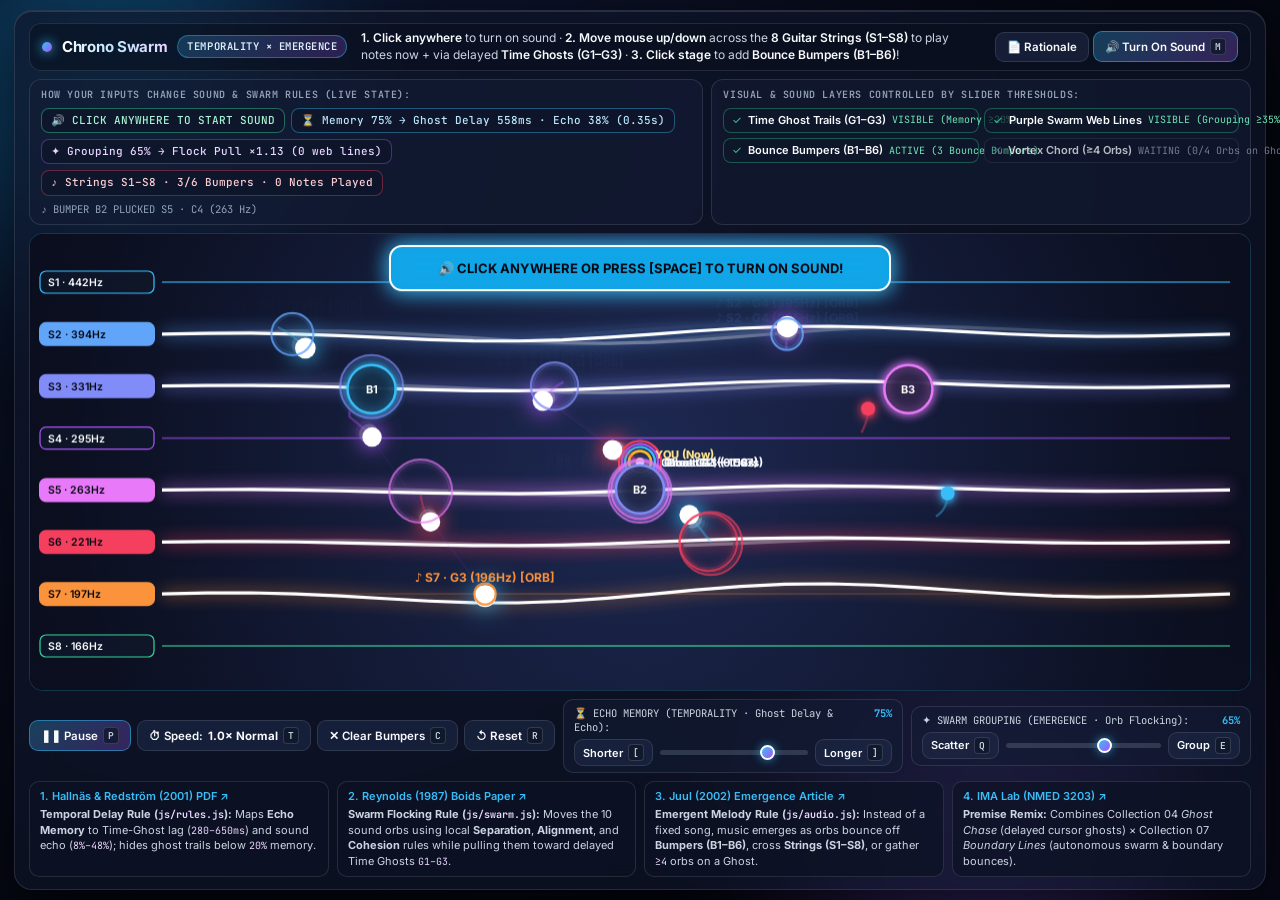
==== interaktif/index.html @ 7a82f297 "Complete NMED 3203 assignment requirements: 353-word rationale, theory citations, AI usage note, and" ====
<!DOCTYPE html>
<html lang="en">
<head>
  <meta charset="UTF-8">
  <meta name="viewport" content="width=device-width, initial-scale=1.0">
  <title>Chrono Swarm · Temporality × Emergence</title>
  <meta name="description" content="An interactive 8-string harp where your delayed Time Ghosts (G1–G3) and 10 autonomous bouncing orbs pluck musical strings. NMED 3203 premise remix: Temporality × Emergence.">
  <link rel="preconnect" href="https://fonts.googleapis.com">
  <link rel="preconnect" href="https://fonts.gstatic.com" crossorigin>
  <link href="https://fonts.googleapis.com/css2?family=Inter:wght@400;500;600;700&family=JetBrains+Mono:wght@400;500;600&display=swap" rel="stylesheet">
  <link rel="stylesheet" href="style.css">
</head>
<body>

  <!-- Ambient background gradient orbs -->
  <div class="ambient-orb orb-cyan" aria-hidden="true"></div>
  <div class="ambient-orb orb-violet" aria-hidden="true"></div>
  <div class="ambient-orb orb-rose" aria-hidden="true"></div>

  <div class="glass-shell">
    <!-- TOP GLASS HEADER -->
    <header class="topbar">
      <div class="brand-group">
        <span class="brand-dot" aria-hidden="true"></span>
        <h1>Chrono Swarm</h1>
        <span class="premise-pill">TEMPORALITY × EMERGENCE</span>
      </div>

      <p class="instruction-inline">
        <b>1. Click anywhere</b> to turn on sound · <b>2. Move mouse up/down</b> across the <b>8 Guitar Strings (S1–S8)</b> to play notes now + via delayed <b>Time Ghosts (G1–G3)</b> · <b>3. Click stage</b> to add <b>Bounce Bumpers (B1–B6)</b>!
      </p>

      <div class="top-actions" role="group" aria-label="Audio toggle">
        <a href="RATIONALE.md" class="glass-btn" style="text-decoration:none;display:inline-flex;align-items:center;gap:6px" title="Design Rationale (350 words)" target="_blank">📄 Rationale</a>
        <button id="mute-btn" class="glass-btn primary" aria-pressed="false" title="Turn sound on or mute (Key: M)">🔊 Turn On Sound <kbd>M</kbd></button>
      </div>
    </header>

    <!-- SELF-EXPLANATORY CAUSE → EFFECT TELEMETRY DECK -->
    <section class="telemetry-grid" aria-label="Live cause and effect rules">
      <div class="glass-card rules-card">
        <div class="card-kicker">HOW YOUR INPUTS CHANGE SOUND &amp; SWARM RULES (LIVE STATE):</div>
        <div class="readout-chips">
          <span class="chip chip-primary" id="r-state">🔊 CLICK ANYWHERE TO START SOUND</span>
          <span class="chip chip-cyan" id="r-memory">⏳ Memory 75% → Ghost Delay 558ms · Echo 38% (0.35s)</span>
          <span class="chip chip-violet" id="r-cohesion">✦ Grouping 65% → Flock Pull ×1.13 (0 web lines)</span>
          <span class="chip chip-rose" id="r-boundaries">♪ Strings S1–S8 · 3/6 Bumpers · 0 Notes Played</span>
        </div>
        <p class="event-ticker" id="last-event" aria-hidden="true">
          🔊 CLICK ANYWHERE ON THE SCREEN TO TURN ON SOUND — MOVE YOUR MOUSE ACROSS STRINGS S1–S8 TO PLAY!
        </p>
      </div>

      <!-- 4 SELF-EXPLANATORY EMERGENT LAYER STATUS PILLS -->
      <div class="glass-card layers-card">
        <div class="card-kicker">VISUAL &amp; SOUND LAYERS CONTROLLED BY SLIDER THRESHOLDS:</div>
        <ul class="layer-pills" aria-label="Visual and sound layers controlled by Memory and Grouping sliders">
          <li data-layer="ghostTrails" title="Time Ghosts G1–G3 and blue trail stay visible when Memory is at least 20%">
            <span class="pill-check" aria-hidden="true">✓</span>
            <span class="pill-title">Time Ghost Trails (G1–G3)</span>
            <span class="pill-state">VISIBLE (Memory ≥20%)</span>
          </li>
          <li data-layer="alignmentWeb" title="Purple web lines connect nearby orbs when Swarm Grouping is at least 35%">
            <span class="pill-check" aria-hidden="true">✓</span>
            <span class="pill-title">Purple Swarm Web Lines</span>
            <span class="pill-state">VISIBLE (Grouping ≥35%)</span>
          </li>
          <li data-layer="boundaryChimes" title="Round Bumpers (B1–B6) bounce the orbs into the 8 strings">
            <span class="pill-check" aria-hidden="true">✓</span>
            <span class="pill-title">Bounce Bumpers (B1–B6)</span>
            <span class="pill-state">ACTIVE (3 Bounce Bumpers)</span>
          </li>
          <li data-layer="phaseVortex" title="Plays a special chord when 4 or more orbs gather around a Time Ghost">
            <span class="pill-check" aria-hidden="true">✕</span>
            <span class="pill-title">Vortex Chord (≥4 Orbs)</span>
            <span class="pill-state">WAITING (0/4 Orbs on Ghost)</span>
          </li>
        </ul>
      </div>
    </section>

    <!-- INTERACTIVE 8-STRING STAGE -->
    <main class="stage-wrap">
      <canvas id="stage" tabindex="0"
        aria-label="8 horizontal musical strings S1 to S8. Move mouse or Arrow keys up and down to pluck strings now and with delayed Time Ghosts G1 to G3. Click or press Space to add or remove round Bounce Bumpers."
        aria-describedby="theory-footer"></canvas>
    </main>

    <!-- MODERN GLASS CONTROL DOCK -->
    <section class="control-dock" aria-label="Controls">
      <div class="dock-cluster">
        <button id="play-btn" class="glass-btn primary" aria-pressed="false">❚❚ Pause <kbd>P</kbd></button>
        <button id="time-btn" class="glass-btn" title="Change speed between 0.5x Slow-Mo, 1.0x Normal, and 1.6x Fast (Key: T)">⏱ Speed: <b>1.0× Normal</b> <kbd>T</kbd></button>
        <button id="clear-btn" class="glass-btn" title="Remove all round Bounce Bumpers B1–B6 (Key: C)">✕ Clear Bumpers <kbd>C</kbd></button>
        <button id="reset-btn" class="glass-btn" title="Reset bumpers and sliders to default (Key: R)">↺ Reset <kbd>R</kbd></button>
      </div>

      <div class="slider-card">
        <label for="memory-slider">
          <span>⏳ ECHO MEMORY (TEMPORALITY · Ghost Delay &amp; Echo):</span>
          <strong id="memory-val">75%</strong>
        </label>
        <div class="slider-row">
          <button id="mem-down" class="glass-btn mini" type="button" title="Shorter delay & less echo (Key: [)">Shorter <kbd>[</kbd></button>
          <input id="memory-slider" type="range" min="0" max="100" step="1" value="75" title="Controls how far behind Time Ghosts G1–G3 follow you and how much sound echo is added (hides Ghost Trails below 20%)">
          <button id="mem-up" class="glass-btn mini" type="button" title="Longer delay & deeper echo (Key: ])">Longer <kbd>]</kbd></button>
        </div>
      </div>

      <div class="slider-card">
        <label for="cohesion-slider">
          <span>✦ SWARM GROUPING (EMERGENCE · Orb Flocking):</span>
          <strong id="cohesion-val">65%</strong>
        </label>
        <div class="slider-row">
          <button id="coh-down" class="glass-btn mini" type="button" title="Scatter orbs apart (Key: Q)">Scatter <kbd>Q</kbd></button>
          <input id="cohesion-slider" type="range" min="0" max="100" step="1" value="65" title="Controls whether the 10 sound orbs scatter apart or group together around your Time Ghosts (hides Purple Web below 35%)">
          <button id="coh-up" class="glass-btn mini" type="button" title="Group orbs together (Key: E)">Group <kbd>E</kbd></button>
        </div>
      </div>
    </section>

    <!-- SOURCES & DESIGN RULES FOOTER -->
    <footer class="theory-footer" id="theory-footer" aria-label="Academic sources and the code rules they govern">
      <div class="source-card">
        <a href="https://www.ida.liu.se/~arzba60/Course/SlowTech.pdf" target="_blank" rel="noopener noreferrer">1. Hallnäs &amp; Redström (2001) PDF ↗</a>
        <span><b>Temporal Delay Rule (<code>js/rules.js</code>):</b> Maps <b>Echo Memory</b> to Time-Ghost lag (<code>280–650ms</code>) and sound echo (<code>8%–48%</code>); hides ghost trails below <code>20%</code> memory.</span>
      </div>
      <div class="source-card">
        <a href="https://www.cs.toronto.edu/~dt/siggraph97-course/cwr87/" target="_blank" rel="noopener noreferrer">2. Reynolds (1987) Boids Paper ↗</a>
        <span><b>Swarm Flocking Rule (<code>js/swarm.js</code>):</b> Moves the 10 sound orbs using local <b>Separation</b>, <b>Alignment</b>, and <b>Cohesion</b> rules while pulling them toward delayed Time Ghosts <code>G1–G3</code>.</span>
      </div>
      <div class="source-card">
        <a href="https://www.jesperjuul.net/text/openandtheclosed.html" target="_blank" rel="noopener noreferrer">3. Juul (2002) Emergence Article ↗</a>
        <span><b>Emergent Melody Rule (<code>js/audio.js</code>):</b> Instead of a fixed song, music emerges as orbs bounce off <b>Bumpers (B1–B6)</b>, cross <b>Strings (S1–S8)</b>, or gather <code>≥4</code> orbs on a Ghost.</span>
      </div>
      <div class="source-card">
        <a href="https://mertseven.com/ima/lab/bibliography.html" target="_blank" rel="noopener noreferrer">4. IMA Lab (NMED 3203) ↗</a>
        <span><b>Premise Remix:</b> Combines Collection 04 <i>Ghost Chase</i> (delayed cursor ghosts) × Collection 07 <i>Boundary Lines</i> (autonomous swarm &amp; boundary bounces).</span>
      </div>
    </footer>
  </div>

  <p id="live" class="sr-only" aria-live="polite"></p>

  <script src="js/config.js"></script>
  <script src="js/rules.js"></script>
  <script src="js/temporal.js"></script>
  <script src="js/swarm.js"></script>
  <script src="js/audio.js"></script>
  <script src="js/render.js"></script>
  <script src="js/main.js"></script>
</body>
</html>
---- interaktif/style.css ----
/* =========================================================================
   CHRONO SWARM · MODERN DARK GLASSMORPHISM STYLESHEET
   -------------------------------------------------------------------------
   Inspired by Linear, Apple Vision OS, and modern dark-space studio tools.
   Frosted glass surfaces, subtle 1px specular borders, neon-pastel accents,
   and crisp Inter + JetBrains Mono typography.
   ========================================================================= */
:root {
  --bg-deep: #050711;
  --glass-bg: rgba(15, 21, 40, 0.68);
  --glass-card: rgba(20, 28, 52, 0.62);
  --glass-border: rgba(255, 255, 255, 0.11);
  --glass-highlight: rgba(255, 255, 255, 0.18);
  --text-main: #f8fafc;
  --text-muted: #94a3b8;
  --accent-cyan: #38bdf8;
  --accent-violet: #a855f7;
  --accent-rose: #f43f5e;
  --accent-emerald: #34d399;
  --font-sans: 'Inter', -apple-system, BlinkMacSystemFont, sans-serif;
  --font-mono: 'JetBrains Mono', ui-monospace, SFMono-Regular, monospace;
}

*, *::before, *::after {
  box-sizing: border-box;
  margin: 0;
  padding: 0;
}

html, body {
  height: 100%;
  background: radial-gradient(circle at 20% 15%, #0e1630 0%, var(--bg-deep) 68%);
  color: var(--text-main);
  font-family: var(--font-sans);
  font-size: 13px;
  line-height: 1.4;
  overflow-x: hidden;
  -webkit-font-smoothing: antialiased;
}

body {
  display: flex;
  justify-content: center;
  align-items: stretch;
  padding: 10px 14px;
  position: relative;
}

/* Ambient blurred background orbs */
.ambient-orb {
  position: fixed;
  border-radius: 50%;
  filter: blur(85px);
  pointer-events: none;
  z-index: 0;
  opacity: 0.36;
}
.orb-cyan {
  width: 340px;
  height: 340px;
  background: #0ea5e9;
  top: -80px;
  left: -60px;
}
.orb-violet {
  width: 380px;
  height: 380px;
  background: #8b5cf6;
  bottom: -100px;
  right: 8%;
}
.orb-rose {
  width: 260px;
  height: 260px;
  background: #f43f5e;
  top: 38%;
  left: 42%;
  opacity: 0.18;
}

/* Main Frosted Glass Application Shell */
.glass-shell {
  position: relative;
  z-index: 1;
  width: 100%;
  max-width: 1380px;
  display: flex;
  flex-direction: column;
  gap: 8px;
  background: var(--glass-bg);
  backdrop-filter: blur(24px);
  -webkit-backdrop-filter: blur(24px);
  border: 1px solid var(--glass-border);
  border-radius: 18px;
  padding: 12px 14px;
  box-shadow:
    0 24px 60px rgba(0, 0, 0, 0.65),
    inset 0 1px 0 rgba(255, 255, 255, 0.12);
}

/* -------------------------------------------------------------------------
   TOP HEADER BAR
   ------------------------------------------------------------------------- */
.topbar {
  display: flex;
  align-items: center;
  justify-content: space-between;
  gap: 14px;
  padding: 6px 12px;
  background: rgba(10, 15, 30, 0.55);
  border: 1px solid var(--glass-border);
  border-radius: 12px;
  flex-wrap: wrap;
}

.brand-group {
  display: flex;
  align-items: center;
  gap: 10px;
}

.brand-dot {
  width: 10px;
  height: 10px;
  border-radius: 50%;
  background: linear-gradient(135deg, var(--accent-cyan), var(--accent-violet));
  box-shadow: 0 0 12px var(--accent-cyan);
}

.topbar h1 {
  font-size: 15px;
  font-weight: 700;
  letter-spacing: -0.02em;
  background: linear-gradient(90deg, #ffffff, #bae6fd, #e9d5ff);
  -webkit-background-clip: text;
  -webkit-text-fill-color: transparent;
}

.premise-pill {
  font-family: var(--font-mono);
  font-size: 10.5px;
  font-weight: 600;
  letter-spacing: 0.05em;
  color: #e0f2fe;
  background: linear-gradient(135deg, rgba(56, 189, 248, 0.22), rgba(168, 85, 247, 0.22));
  border: 1px solid rgba(56, 189, 248, 0.4);
  padding: 3px 9px;
  border-radius: 999px;
}

.instruction-inline {
  flex: 1;
  min-width: 260px;
  font-size: 12px;
  color: #cbd5e1;
}
.instruction-inline b {
  color: #f8fafc;
  font-weight: 600;
}

/* -------------------------------------------------------------------------
   CAUSE → EFFECT TELEMETRY DECK & LAYER PILLS
   ------------------------------------------------------------------------- */
.telemetry-grid {
  display: grid;
  grid-template-columns: 1.25fr 1fr;
  gap: 8px;
}

.glass-card {
  background: var(--glass-card);
  border: 1px solid var(--glass-border);
  border-radius: 12px;
  padding: 8px 11px;
  display: flex;
  flex-direction: column;
  gap: 6px;
}

.card-kicker {
  font-family: var(--font-mono);
  font-size: 10px;
  font-weight: 600;
  letter-spacing: 0.06em;
  color: var(--text-muted);
  text-transform: uppercase;
}

.readout-chips {
  display: flex;
  flex-wrap: wrap;
  gap: 6px;
}

.chip {
  font-family: var(--font-mono);
  font-size: 11px;
  font-weight: 500;
  padding: 4px 9px;
  border-radius: 8px;
  background: rgba(15, 23, 42, 0.78);
  border: 1px solid rgba(255, 255, 255, 0.1);
  color: #f1f5f9;
}
.chip-primary {
  border-color: rgba(52, 211, 153, 0.45);
  color: #a7f3d0;
}
.chip-cyan {
  border-color: rgba(56, 189, 248, 0.4);
  color: #bae6fd;
}
.chip-violet {
  border-color: rgba(168, 85, 247, 0.4);
  color: #e9d5ff;
}
.chip-rose {
  border-color: rgba(244, 63, 94, 0.4);
  color: #fecdd3;
}

.event-ticker {
  font-family: var(--font-mono);
  font-size: 10.5px;
  color: #94a3b8;
  white-space: nowrap;
  overflow: hidden;
  text-overflow: ellipsis;
}

.layer-pills {
  list-style: none;
  display: grid;
  grid-template-columns: repeat(2, minmax(0, 1fr));
  gap: 5px;
}

.layer-pills li {
  display: flex;
  align-items: center;
  gap: 6px;
  padding: 4px 8px;
  border-radius: 8px;
  background: rgba(15, 23, 42, 0.72);
  border: 1px solid rgba(52, 211, 153, 0.34);
  font-size: 11px;
  transition: all 0.2s ease;
}

.layer-pills li .pill-check {
  color: var(--accent-emerald);
  font-size: 11px;
}
.layer-pills li .pill-title {
  font-weight: 600;
  color: #f8fafc;
  white-space: nowrap;
}
.layer-pills li .pill-state {
  margin-left: auto;
  font-family: var(--font-mono);
  font-size: 10px;
  color: #6ee7b7;
  white-space: nowrap;
}

.layer-pills li.off {
  border-color: rgba(148, 163, 184, 0.18);
  background: rgba(15, 23, 42, 0.42);
  opacity: 0.72;
}
.layer-pills li.off .pill-check {
  color: #64748b;
}
.layer-pills li.off .pill-state {
  color: #94a3b8;
}

/* -------------------------------------------------------------------------
   INTERACTIVE HARMONIC STAGE
   ------------------------------------------------------------------------- */
.stage-wrap {
  flex: 1;
  min-height: 300px;
  position: relative;
  border-radius: 14px;
  overflow: hidden;
  border: 1px solid rgba(56, 189, 248, 0.25);
  box-shadow: inset 0 0 36px rgba(0, 0, 0, 0.75);
  background: #060914;
}

#stage {
  display: block;
  width: 100%;
  height: 100%;
  min-height: 300px;
  cursor: crosshair;
  outline: none;
}

#stage:focus-visible {
  box-shadow: inset 0 0 0 2px var(--accent-cyan);
}

/* -------------------------------------------------------------------------
   MODERN GLASS CONTROL DOCK
   ------------------------------------------------------------------------- */
.control-dock {
  display: grid;
  grid-template-columns: auto 1fr 1fr;
  gap: 8px;
  align-items: center;
}

.dock-cluster {
  display: flex;
  flex-wrap: wrap;
  gap: 6px;
}

.glass-btn {
  font-family: var(--font-sans);
  font-size: 11.5px;
  font-weight: 600;
  color: var(--text-main);
  background: rgba(30, 41, 69, 0.65);
  border: 1px solid var(--glass-border);
  border-radius: 9px;
  padding: 6px 11px;
  cursor: pointer;
  display: inline-flex;
  align-items: center;
  gap: 5px;
  transition: all 0.16s ease;
}

.glass-btn:hover {
  background: rgba(51, 65, 104, 0.78);
  border-color: var(--glass-highlight);
  transform: translateY(-1px);
}

.glass-btn:active {
  transform: translateY(0);
}

.glass-btn:focus-visible {
  outline: 2px solid var(--accent-cyan);
  outline-offset: 2px;
}

.glass-btn.primary {
  background: linear-gradient(135deg, rgba(56, 189, 248, 0.28), rgba(168, 85, 247, 0.28));
  border-color: rgba(56, 189, 248, 0.5);
}

.glass-btn.mini {
  padding: 4px 8px;
  font-size: 11px;
}

kbd {
  font-family: var(--font-mono);
  font-size: 9.5px;
  padding: 1px 4px;
  border-radius: 4px;
  background: rgba(15, 23, 42, 0.75);
  border: 1px solid rgba(255, 255, 255, 0.15);
  color: #cbd5e1;
}

.slider-card {
  background: var(--glass-card);
  border: 1px solid var(--glass-border);
  border-radius: 10px;
  padding: 6px 10px;
  display: flex;
  flex-direction: column;
  gap: 4px;
}

.slider-card label {
  display: flex;
  justify-content: space-between;
  font-family: var(--font-mono);
  font-size: 10.5px;
  color: #cbd5e1;
}
.slider-card label strong {
  color: var(--accent-cyan);
}

.slider-row {
  display: flex;
  align-items: center;
  gap: 7px;
}

input[type="range"] {
  flex: 1;
  appearance: none;
  -webkit-appearance: none;
  height: 5px;
  border-radius: 999px;
  background: rgba(148, 163, 184, 0.24);
  outline: none;
}

input[type="range"]::-webkit-slider-thumb {
  -webkit-appearance: none;
  width: 15px;
  height: 15px;
  border-radius: 50%;
  background: linear-gradient(135deg, var(--accent-cyan), var(--accent-violet));
  border: 2px solid #ffffff;
  box-shadow: 0 0 10px rgba(56, 189, 248, 0.7);
  cursor: pointer;
}

/* -------------------------------------------------------------------------
   SOURCES & DESIGN RULES FOOTER
   ------------------------------------------------------------------------- */
.theory-footer {
  display: grid;
  grid-template-columns: repeat(4, minmax(0, 1fr));
  gap: 8px;
}

.source-card {
  background: rgba(12, 18, 36, 0.68);
  border: 1px solid var(--glass-border);
  border-radius: 10px;
  padding: 7px 10px;
  font-size: 11px;
  color: #cbd5e1;
  display: flex;
  flex-direction: column;
  gap: 3px;
}

.source-card a {
  color: var(--accent-cyan);
  font-weight: 600;
  text-decoration: none;
}
.source-card a:hover {
  text-decoration: underline;
}
.source-card code {
  font-family: var(--font-mono);
  font-size: 10px;
  color: #e9d5ff;
}

.sr-only {
  position: absolute;
  width: 1px;
  height: 1px;
  padding: 0;
  margin: -1px;
  overflow: hidden;
  clip: rect(0, 0, 0, 0);
  border: 0;
}

/* Responsive Breakpoints */
@media (max-width: 1060px) {
  .telemetry-grid,
  .control-dock {
    grid-template-columns: 1fr;
  }
  .theory-footer {
    grid-template-columns: repeat(2, minmax(0, 1fr));
  }
}

@media (max-width: 640px) {
  .layer-pills,
  .theory-footer {
    grid-template-columns: 1fr;
  }
}
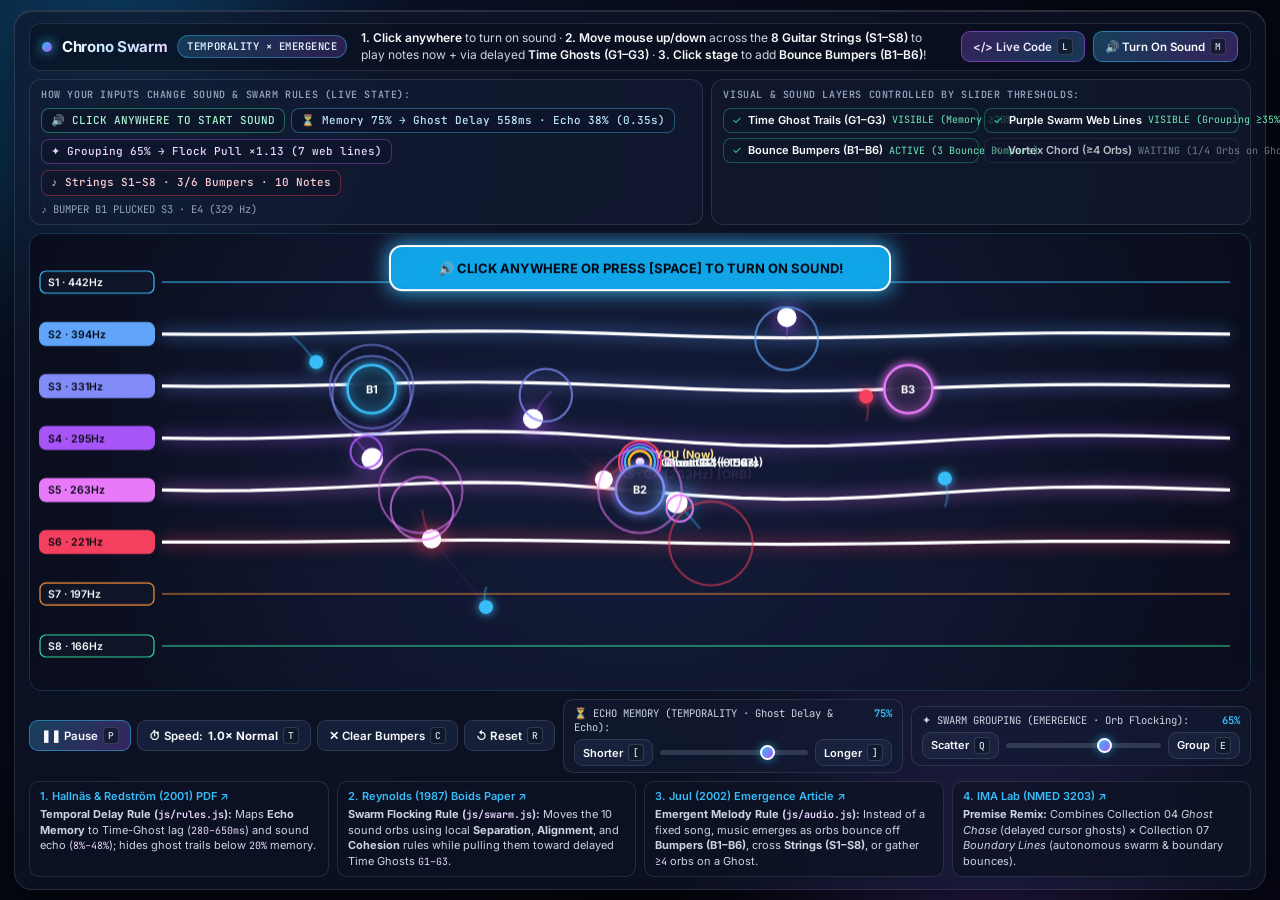
==== commit 9e2a18ad: "Add files via upload" ====
--- a/interaktif/index.html
+++ b/interaktif/index.html
@@ -30,8 +30,10 @@
         <b>1. Click anywhere</b> to turn on sound · <b>2. Move mouse up/down</b> across the <b>8 Guitar Strings (S1–S8)</b> to play notes now + via delayed <b>Time Ghosts (G1–G3)</b> · <b>3. Click stage</b> to add <b>Bounce Bumpers (B1–B6)</b>!
       </p>
 
-      <div class="top-actions" role="group" aria-label="Audio toggle">
-        <a href="RATIONALE.md" class="glass-btn" style="text-decoration:none;display:inline-flex;align-items:center;gap:6px" title="Design Rationale (350 words)" target="_blank">📄 Rationale</a>
+      <div class="top-actions" role="group" aria-label="Audio and Live Code controls">
+        <button id="code-toggle-btn" class="glass-btn code-btn" aria-expanded="false" title="Open in-app Live Code Editor for in-class modifications (Key: L)">
+          &lt;/&gt; Live Code <kbd>L</kbd>
+        </button>
         <button id="mute-btn" class="glass-btn primary" aria-pressed="false" title="Turn sound on or mute (Key: M)">🔊 Turn On Sound <kbd>M</kbd></button>
       </div>
     </header>
@@ -79,12 +81,55 @@
       </div>
     </section>
 
-    <!-- INTERACTIVE 8-STRING STAGE -->
-    <main class="stage-wrap">
-      <canvas id="stage" tabindex="0"
-        aria-label="8 horizontal musical strings S1 to S8. Move mouse or Arrow keys up and down to pluck strings now and with delayed Time Ghosts G1 to G3. Click or press Space to add or remove round Bounce Bumpers."
-        aria-describedby="theory-footer"></canvas>
-    </main>
+    <!-- MAIN WORKSPACE: STAGE + IN-APP LIVE CODE STUDIO -->
+    <div class="workspace-split">
+      <!-- INTERACTIVE 8-STRING STAGE -->
+      <main class="stage-wrap">
+        <canvas id="stage" tabindex="0"
+          aria-label="8 horizontal musical strings S1 to S8. Move mouse or Arrow keys up and down to pluck strings now and with delayed Time Ghosts G1 to G3. Click or press Space to add or remove round Bounce Bumpers."
+          aria-describedby="theory-footer"></canvas>
+      </main>
+
+      <!-- COLLAPSIBLE IN-APP LIVE CODE EDITOR (js/config.js + js/rules.js) -->
+      <aside id="code-drawer" class="code-drawer" hidden aria-label="Live Code Editor">
+        <div class="code-drawer-header">
+          <div>
+            <span class="code-badge">&lt;/&gt; LIVE CODE STUDIO</span>
+            <span class="code-file-tag">js/config.js &amp; js/rules.js</span>
+          </div>
+          <button id="code-close-btn" class="glass-btn mini" type="button" title="Close Live Code Editor (Key: L)">✕ Kapat</button>
+        </div>
+
+        <p class="code-help">
+          Derste hoca bir kuralı değiştirmeni istediğinde aşağıdaki <b>hazır butonlara</b> basabilir veya <b>kod kutusundaki sayıları değiştirip</b> <b>"▶ Kodu Uygula"</b> diyebilirsin:
+        </p>
+
+        <!-- 1-CLICK QUICK PRESETS FOR PROFESSOR REQUESTS -->
+        <div class="code-presets" role="group" aria-label="Quick code modification presets">
+          <button type="button" class="preset-chip" data-preset="slow">🐢 Hızı Yarıya İndir</button>
+          <button type="button" class="preset-chip" data-preset="fast">🚀 Hızı 2 Katına Çıkar</button>
+          <button type="button" class="preset-chip" data-preset="echo2x">🔊 Yankıyı (Echo) 2x Yap</button>
+          <button type="button" class="preset-chip" data-preset="orbs24">🔵 Top Sayısını 24 Yap</button>
+          <button type="button" class="preset-chip" data-preset="ghosts5">👻 5 Hayalet Yap (G1–G5)</button>
+          <button type="button" class="preset-chip" data-preset="cooldown">⏱ 1sn Tıklama Sınırı Koy</button>
+          <button type="button" class="preset-chip" data-preset="hideGhosts">🙈 Hayalet İzini Kapat</button>
+          <button type="button" class="preset-chip" data-preset="swap">🔀 Slider'ları Takas Et</button>
+          <button type="button" class="preset-chip reset" data-preset="reset">↺ Orijinal Kod</button>
+        </div>
+
+        <!-- EDITABLE JAVASCRIPT CODE AREA -->
+        <div class="code-editor-wrap">
+          <textarea id="live-code-area" spellcheck="false" aria-label="Editable JavaScript configuration code"></textarea>
+        </div>
+
+        <div class="code-drawer-footer">
+          <button id="apply-code-btn" class="glass-btn apply-btn" type="button">
+            ▶ Kodu Uygula (Apply Live) <kbd>Ctrl+Enter</kbd>
+          </button>
+          <span id="code-status" class="code-status">✓ Hazır</span>
+        </div>
+      </aside>
+    </div>
 
     <!-- MODERN GLASS CONTROL DOCK -->
     <section class="control-dock" aria-label="Controls">
--- a/interaktif/style.css
+++ b/interaktif/style.css
@@ -83,7 +83,7 @@
   position: relative;
   z-index: 1;
   width: 100%;
-  max-width: 1380px;
+  max-width: 1420px;
   display: flex;
   flex-direction: column;
   gap: 8px;
@@ -159,6 +159,23 @@
   font-weight: 600;
 }
 
+.top-actions {
+  display: flex;
+  align-items: center;
+  gap: 8px;
+}
+
+.glass-btn.code-btn {
+  background: linear-gradient(135deg, rgba(168, 85, 247, 0.28), rgba(56, 189, 248, 0.25));
+  border-color: rgba(168, 85, 247, 0.55);
+  color: #f3e8ff;
+}
+.glass-btn.code-btn[aria-expanded="true"] {
+  background: linear-gradient(135deg, rgba(168, 85, 247, 0.55), rgba(56, 189, 248, 0.45));
+  border-color: #e9d5ff;
+  box-shadow: 0 0 14px rgba(168, 85, 247, 0.45);
+}
+
 /* -------------------------------------------------------------------------
    CAUSE → EFFECT TELEMETRY DECK & LAYER PILLS
    ------------------------------------------------------------------------- */
@@ -278,8 +295,16 @@
 }
 
 /* -------------------------------------------------------------------------
-   INTERACTIVE HARMONIC STAGE
+   WORKSPACE SPLIT: STAGE + IN-APP LIVE CODE STUDIO
    ------------------------------------------------------------------------- */
+.workspace-split {
+  flex: 1;
+  min-height: 300px;
+  display: flex;
+  gap: 10px;
+  align-items: stretch;
+}
+
 .stage-wrap {
   flex: 1;
   min-height: 300px;
@@ -302,6 +327,133 @@
 
 #stage:focus-visible {
   box-shadow: inset 0 0 0 2px var(--accent-cyan);
+}
+
+/* In-App Live Code Drawer */
+.code-drawer {
+  width: 450px;
+  max-width: 46vw;
+  background: rgba(10, 14, 28, 0.92);
+  border: 1px solid rgba(168, 85, 247, 0.45);
+  border-radius: 14px;
+  padding: 10px 12px;
+  display: flex;
+  flex-direction: column;
+  gap: 8px;
+  box-shadow: 0 14px 36px rgba(0, 0, 0, 0.6);
+}
+.code-drawer[hidden] {
+  display: none !important;
+}
+
+.code-drawer-header {
+  display: flex;
+  align-items: center;
+  justify-content: space-between;
+  gap: 8px;
+}
+
+.code-badge {
+  font-family: var(--font-mono);
+  font-size: 11px;
+  font-weight: 700;
+  color: #e9d5ff;
+  background: rgba(168, 85, 247, 0.24);
+  border: 1px solid rgba(168, 85, 247, 0.5);
+  padding: 3px 8px;
+  border-radius: 6px;
+}
+
+.code-file-tag {
+  font-family: var(--font-mono);
+  font-size: 10.5px;
+  color: #94a3b8;
+  margin-left: 6px;
+}
+
+.code-help {
+  font-size: 11.5px;
+  color: #cbd5e1;
+  line-height: 1.35;
+}
+
+.code-presets {
+  display: flex;
+  flex-wrap: wrap;
+  gap: 5px;
+}
+
+.preset-chip {
+  font-family: var(--font-sans);
+  font-size: 11px;
+  font-weight: 600;
+  color: #e2e8f0;
+  background: rgba(30, 41, 69, 0.78);
+  border: 1px solid rgba(56, 189, 248, 0.35);
+  border-radius: 7px;
+  padding: 4px 8px;
+  cursor: pointer;
+  transition: all 0.14s ease;
+}
+.preset-chip:hover {
+  background: rgba(56, 189, 248, 0.25);
+  border-color: #38bdf8;
+  color: #ffffff;
+}
+.preset-chip.reset {
+  border-color: rgba(244, 63, 94, 0.45);
+  color: #fecdd3;
+}
+.preset-chip.reset:hover {
+  background: rgba(244, 63, 94, 0.25);
+}
+
+.code-editor-wrap {
+  flex: 1;
+  min-height: 165px;
+  display: flex;
+}
+
+#live-code-area {
+  width: 100%;
+  height: 100%;
+  min-height: 165px;
+  resize: none;
+  background: #050811;
+  color: #a5f3fc;
+  border: 1px solid rgba(56, 189, 248, 0.3);
+  border-radius: 9px;
+  padding: 9px 11px;
+  font-family: var(--font-mono);
+  font-size: 11.5px;
+  line-height: 1.5;
+  outline: none;
+}
+#live-code-area:focus {
+  border-color: var(--accent-cyan);
+  box-shadow: 0 0 0 2px rgba(56, 189, 248, 0.2);
+}
+
+.code-drawer-footer {
+  display: flex;
+  align-items: center;
+  justify-content: space-between;
+  gap: 8px;
+}
+
+.glass-btn.apply-btn {
+  background: linear-gradient(135deg, rgba(16, 185, 129, 0.35), rgba(56, 189, 248, 0.35));
+  border-color: rgba(52, 211, 153, 0.65);
+  color: #ecfdf5;
+}
+.glass-btn.apply-btn:hover {
+  background: linear-gradient(135deg, rgba(16, 185, 129, 0.55), rgba(56, 189, 248, 0.5));
+}
+
+.code-status {
+  font-family: var(--font-mono);
+  font-size: 11px;
+  color: var(--accent-emerald);
 }
 
 /* -------------------------------------------------------------------------
@@ -467,6 +619,13 @@
 
 /* Responsive Breakpoints */
 @media (max-width: 1060px) {
+  .workspace-split {
+    flex-direction: column;
+  }
+  .code-drawer {
+    width: 100%;
+    max-width: 100%;
+  }
   .telemetry-grid,
   .control-dock {
     grid-template-columns: 1fr;
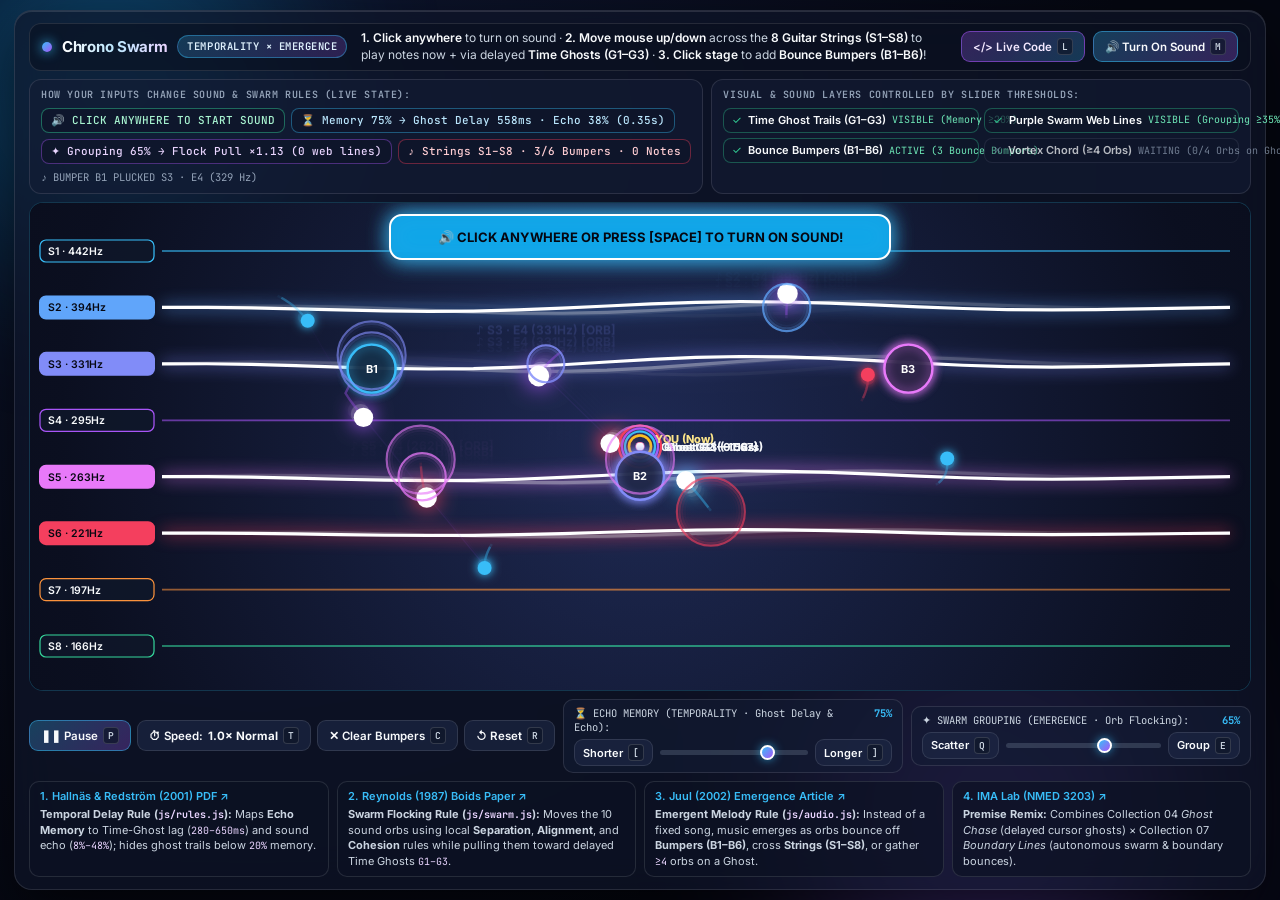
==== commit f9bb1e8d: "Update index.html" ====
--- a/interaktif/index.html
+++ b/interaktif/index.html
@@ -3,7 +3,7 @@
 <head>
   <meta charset="UTF-8">
   <meta name="viewport" content="width=device-width, initial-scale=1.0">
-  <title>Chrono Swarm · Temporality × Emergence</title>
+  <title>Chrono swarmk · Temporality × Emergence</title>
   <meta name="description" content="An interactive 8-string harp where your delayed Time Ghosts (G1–G3) and 10 autonomous bouncing orbs pluck musical strings. NMED 3203 premise remix: Temporality × Emergence.">
   <link rel="preconnect" href="https://fonts.googleapis.com">
   <link rel="preconnect" href="https://fonts.gstatic.com" crossorigin>
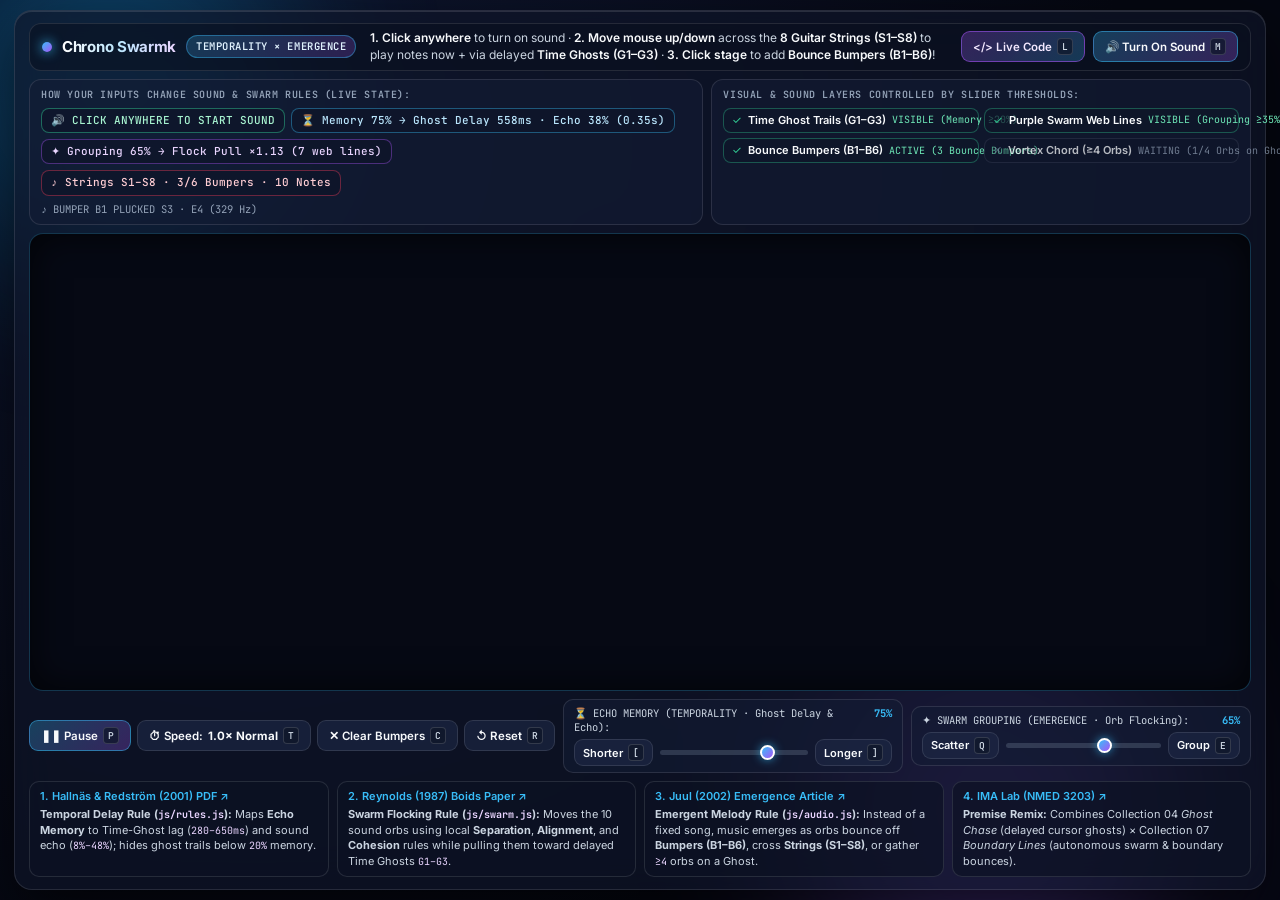
==== commit e26fdb0b: "Fix typo in header title from 'Chrono Swarm' to 'Chrono Swarmk'" ====
--- a/interaktif/index.html
+++ b/interaktif/index.html
@@ -22,7 +22,7 @@
     <header class="topbar">
       <div class="brand-group">
         <span class="brand-dot" aria-hidden="true"></span>
-        <h1>Chrono Swarm</h1>
+        <h1>Chrono Swarmk</h1>
         <span class="premise-pill">TEMPORALITY × EMERGENCE</span>
       </div>
 
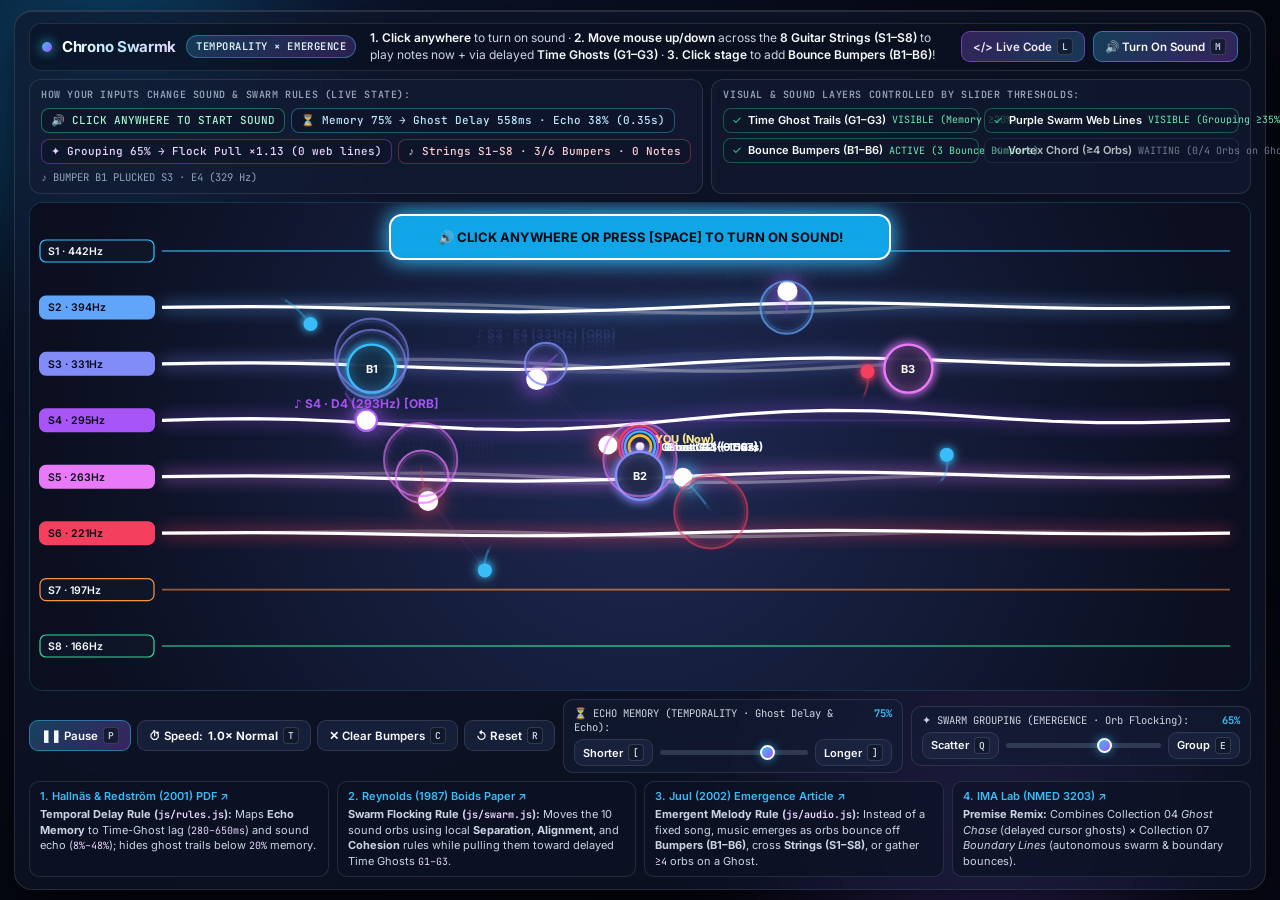
==== commit 4aa42523: "Fix title typo in index.html" ====
--- a/interaktif/index.html
+++ b/interaktif/index.html
@@ -3,7 +3,7 @@
 <head>
   <meta charset="UTF-8">
   <meta name="viewport" content="width=device-width, initial-scale=1.0">
-  <title>Chrono swarmk · Temporality × Emergence</title>
+  <title>Chrono swarmp · Temporality × Emergence</title>
   <meta name="description" content="An interactive 8-string harp where your delayed Time Ghosts (G1–G3) and 10 autonomous bouncing orbs pluck musical strings. NMED 3203 premise remix: Temporality × Emergence.">
   <link rel="preconnect" href="https://fonts.googleapis.com">
   <link rel="preconnect" href="https://fonts.gstatic.com" crossorigin>
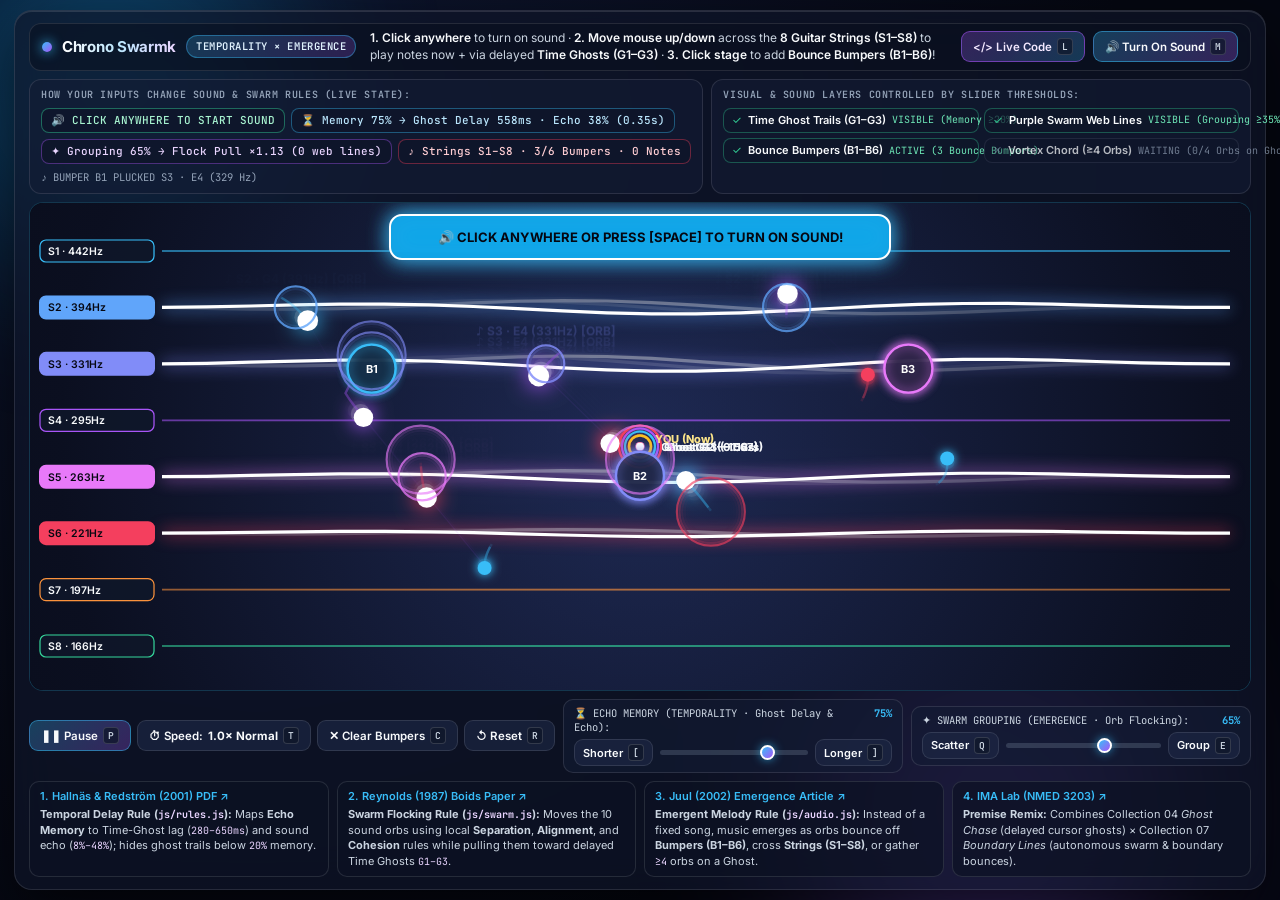
==== commit bbb55427: "Fix title typo in index.html" ====
--- a/interaktif/index.html
+++ b/interaktif/index.html
@@ -3,7 +3,7 @@
 <head>
   <meta charset="UTF-8">
   <meta name="viewport" content="width=device-width, initial-scale=1.0">
-  <title>Chrono swarmp · Temporality × Emergence</title>
+  <title>Chrono swarmğ · Temporality × Emergence</title>
   <meta name="description" content="An interactive 8-string harp where your delayed Time Ghosts (G1–G3) and 10 autonomous bouncing orbs pluck musical strings. NMED 3203 premise remix: Temporality × Emergence.">
   <link rel="preconnect" href="https://fonts.googleapis.com">
   <link rel="preconnect" href="https://fonts.gstatic.com" crossorigin>
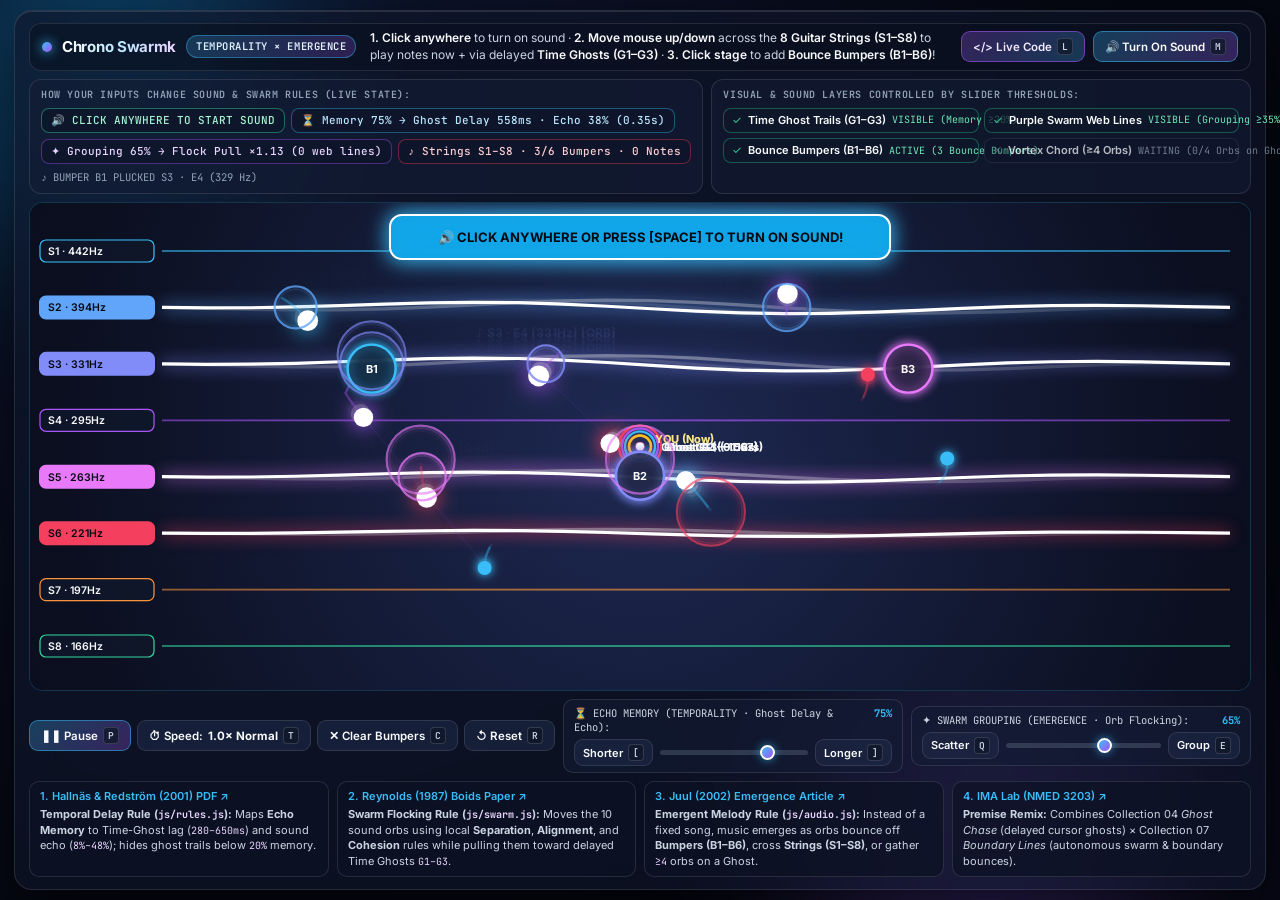
==== commit be490f1b: "Update index.html" ====
--- a/interaktif/index.html
+++ b/interaktif/index.html
@@ -3,7 +3,7 @@
 <head>
   <meta charset="UTF-8">
   <meta name="viewport" content="width=device-width, initial-scale=1.0">
-  <title>Chrono swarmğ · Temporality × Emergence</title>
+  <title>Chrono swarma · Temporality × Emergence</title>
   <meta name="description" content="An interactive 8-string harp where your delayed Time Ghosts (G1–G3) and 10 autonomous bouncing orbs pluck musical strings. NMED 3203 premise remix: Temporality × Emergence.">
   <link rel="preconnect" href="https://fonts.googleapis.com">
   <link rel="preconnect" href="https://fonts.gstatic.com" crossorigin>
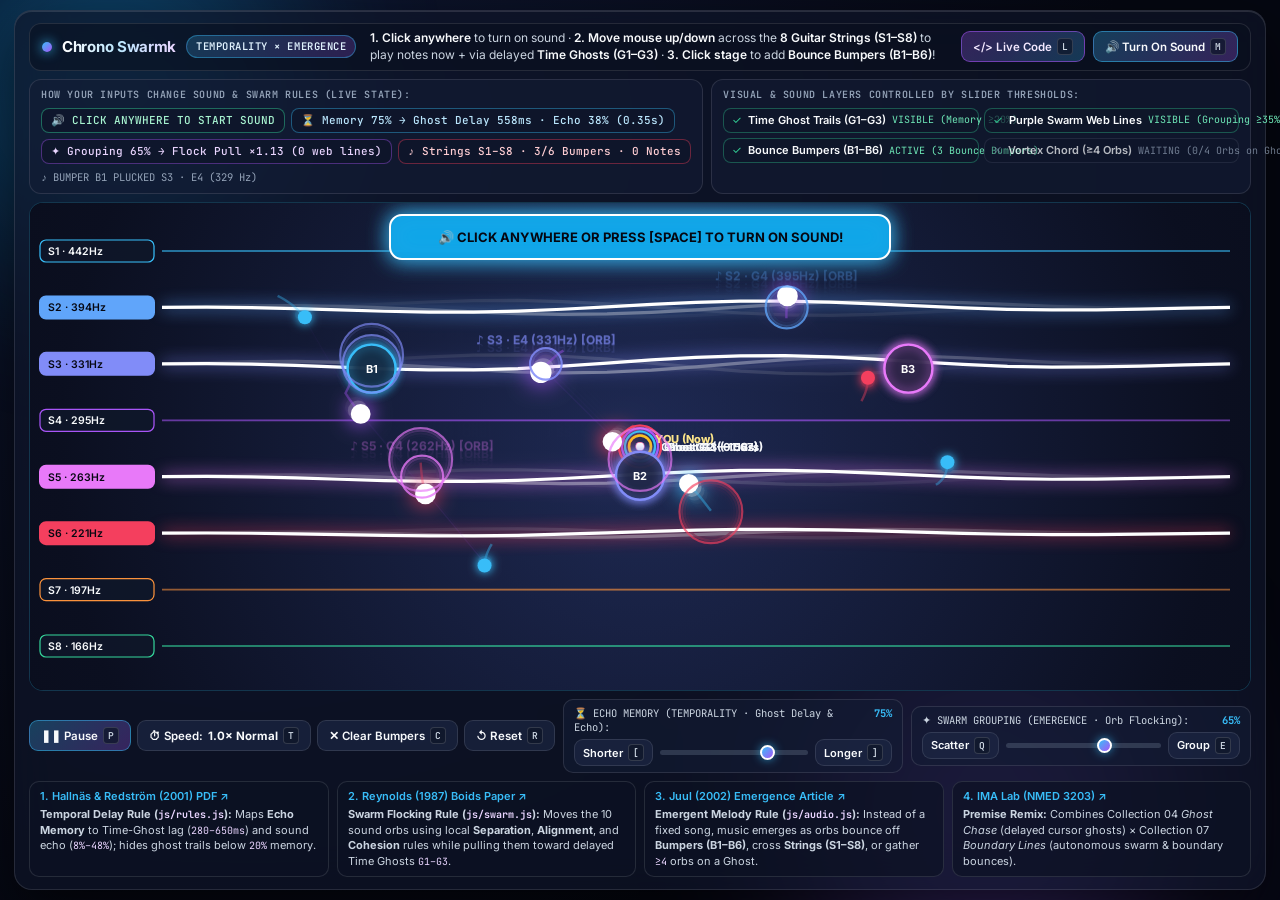
==== commit 19532244: "Update index.html" ====
--- a/interaktif/index.html
+++ b/interaktif/index.html
@@ -3,7 +3,7 @@
 <head>
   <meta charset="UTF-8">
   <meta name="viewport" content="width=device-width, initial-scale=1.0">
-  <title>Chrono swarma · Temporality × Emergence</title>
+  <title>Chrono · Temporality × Emergence</title>
   <meta name="description" content="An interactive 8-string harp where your delayed Time Ghosts (G1–G3) and 10 autonomous bouncing orbs pluck musical strings. NMED 3203 premise remix: Temporality × Emergence.">
   <link rel="preconnect" href="https://fonts.googleapis.com">
   <link rel="preconnect" href="https://fonts.gstatic.com" crossorigin>
